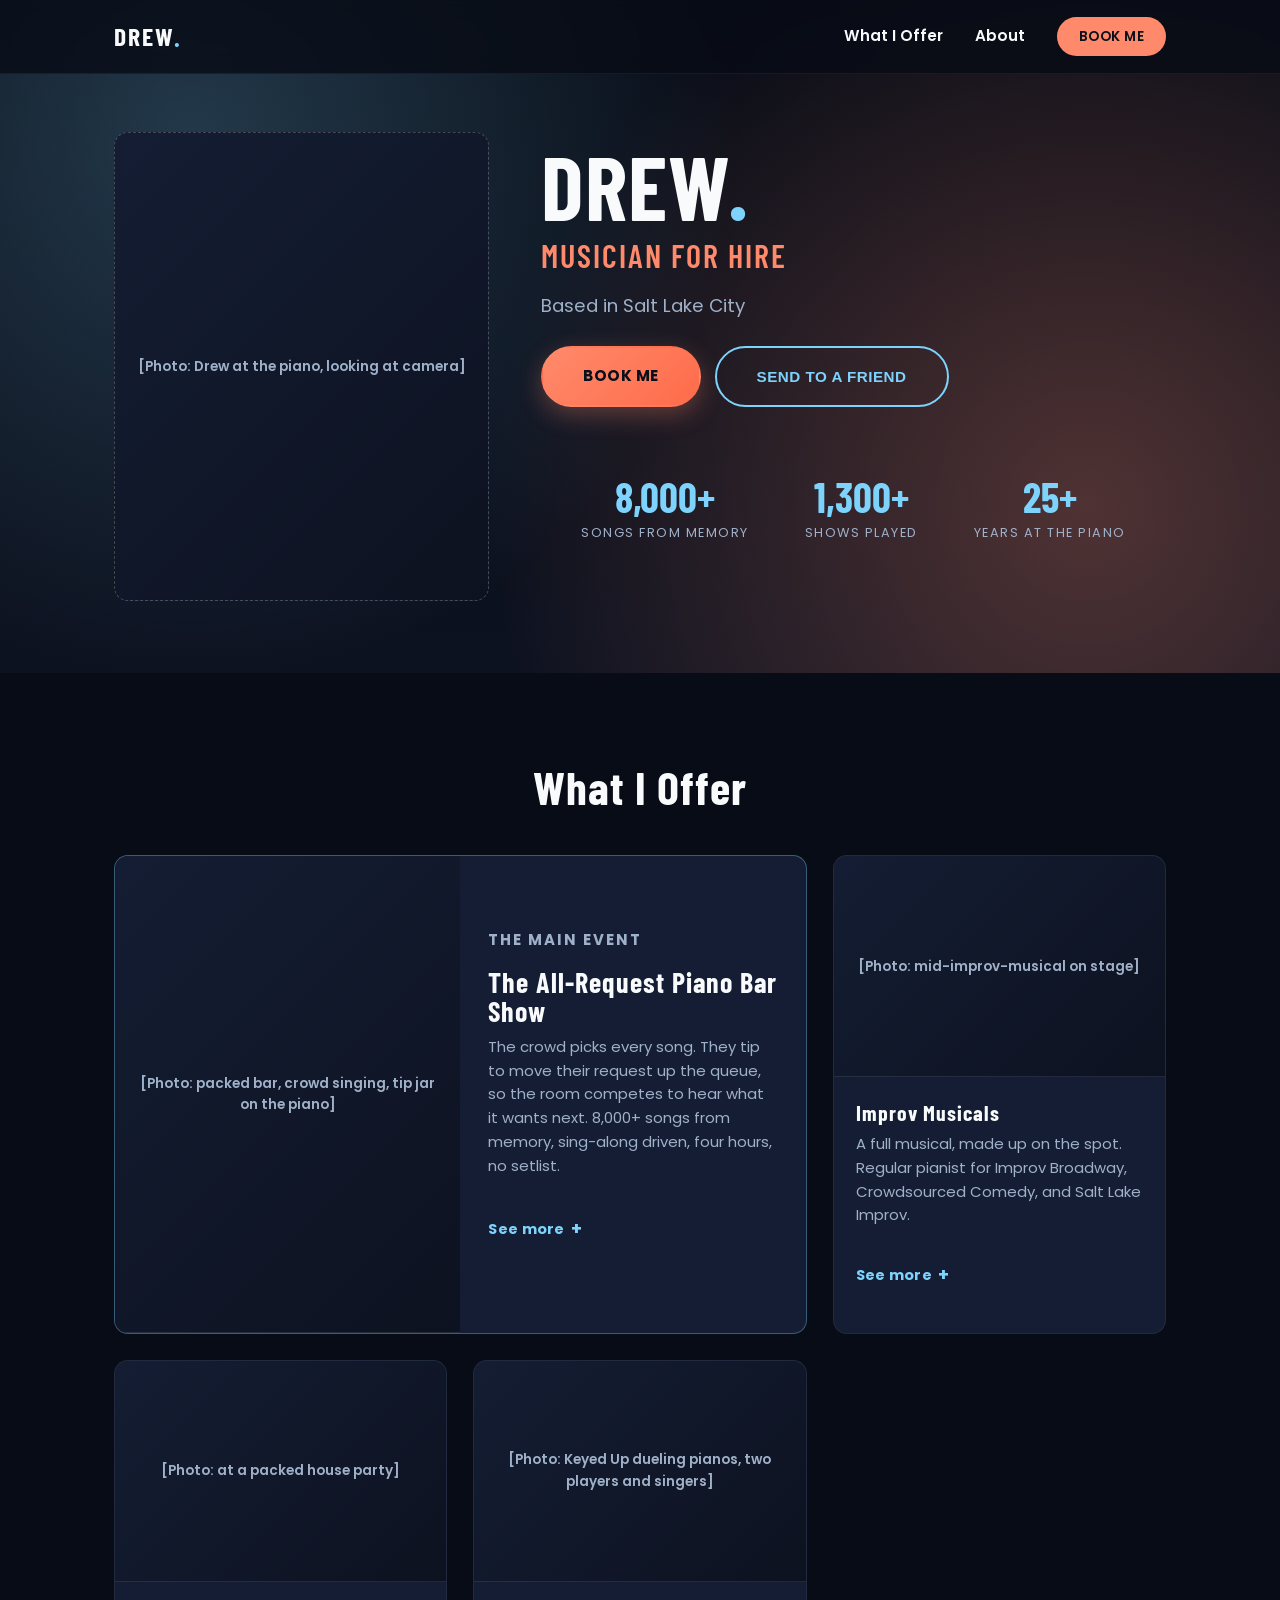
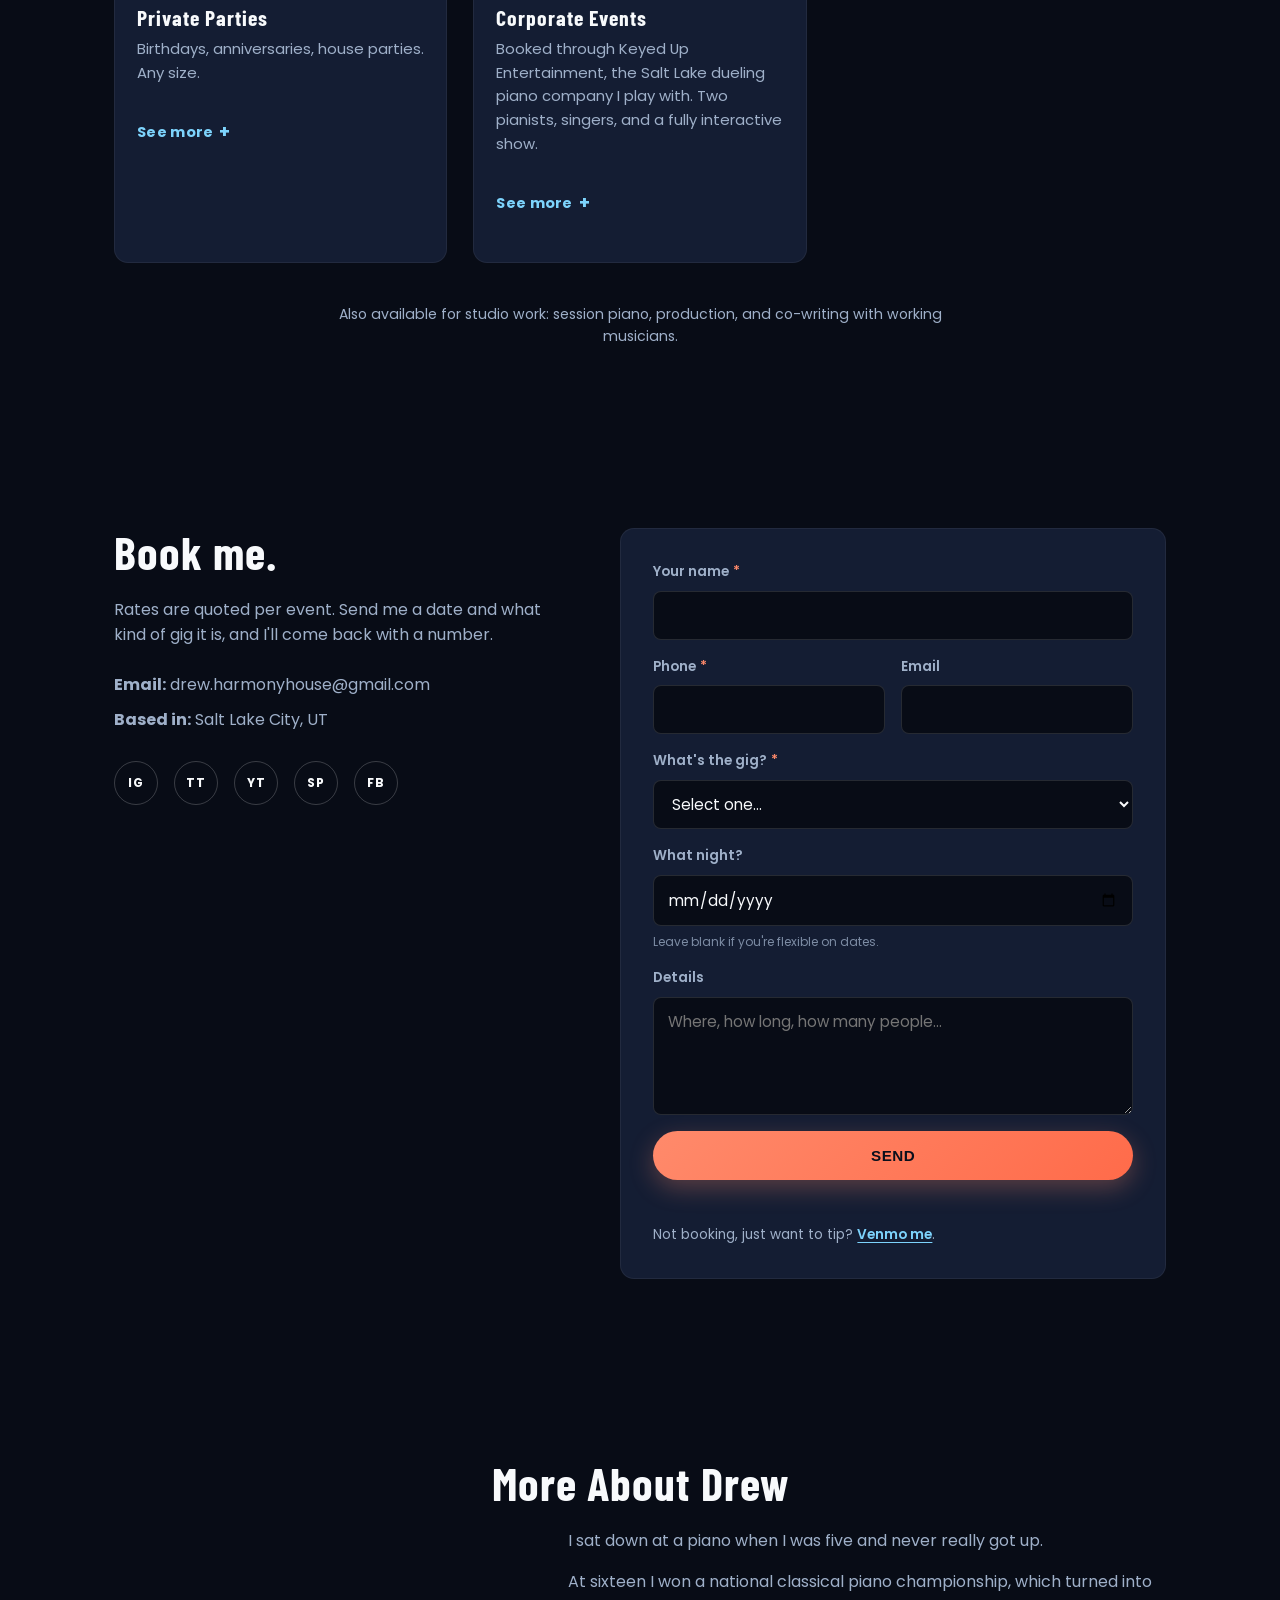
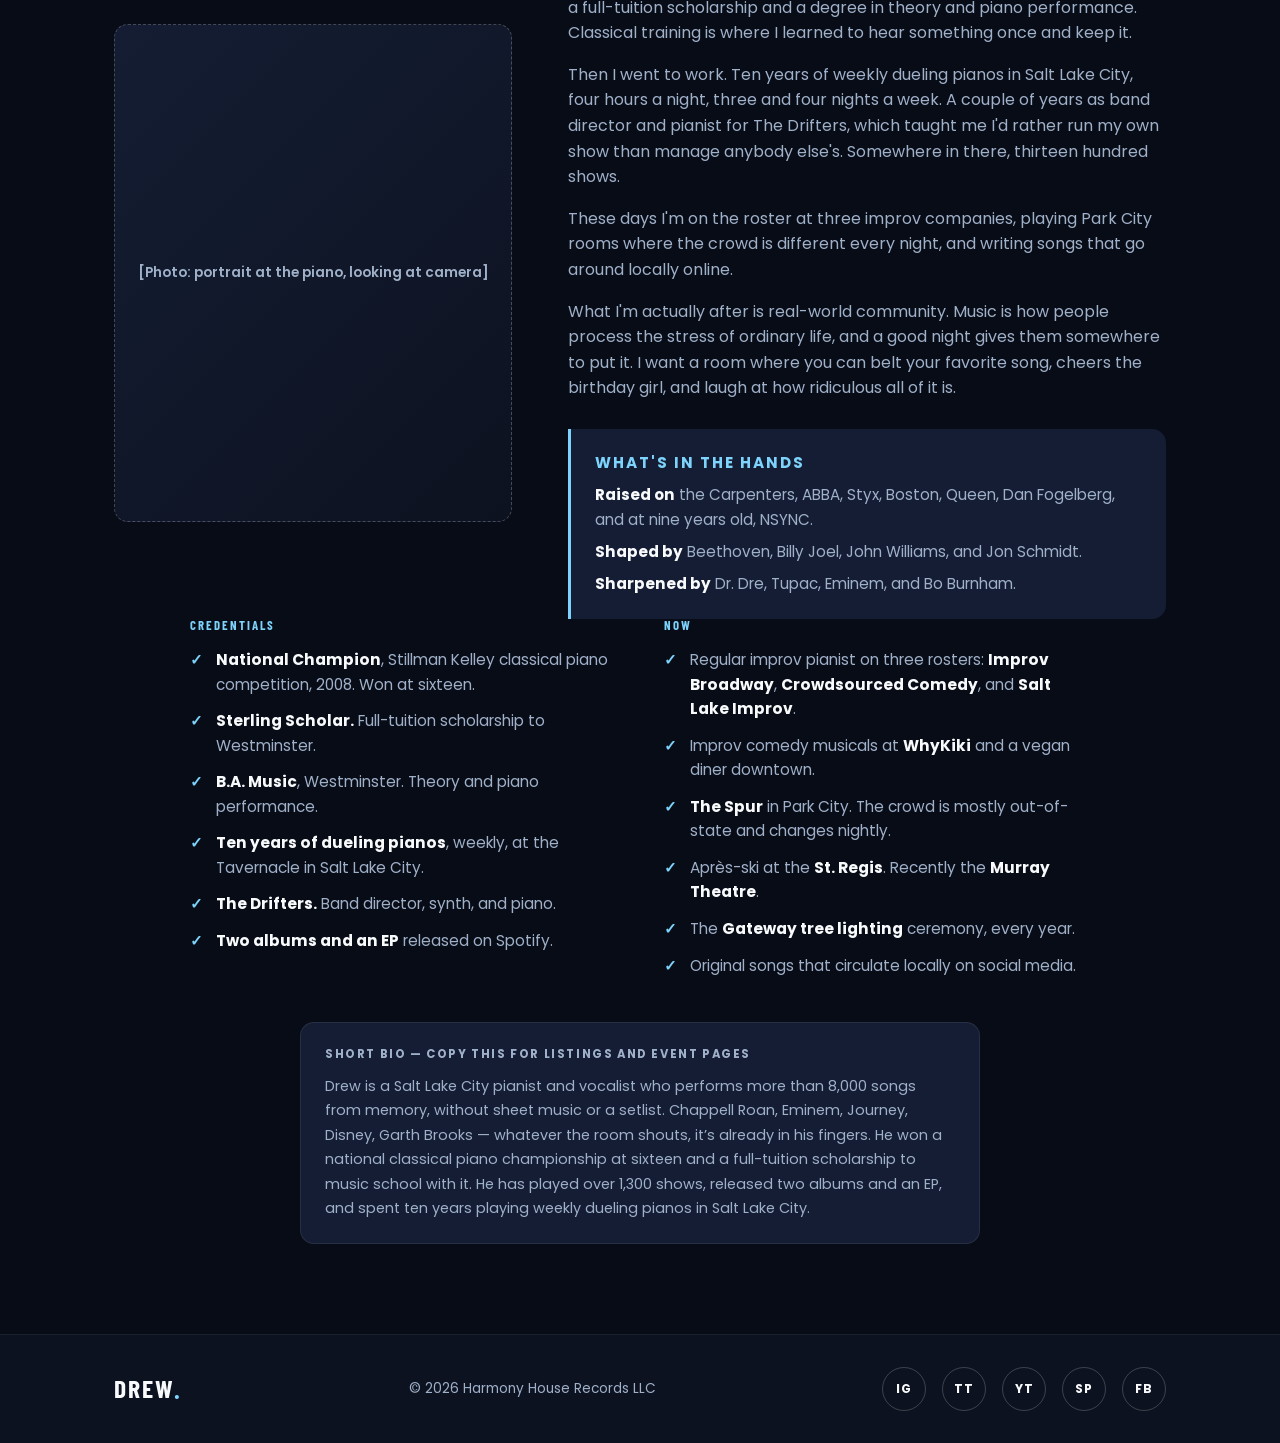
==== index.html @ e65cf81b "Drop background music from the offerings line Co-Authored-By: Claude Opus 5 <noreply@anthropic.com>" ====
<!DOCTYPE html>
<html lang="en">
<head>
<meta charset="UTF-8">
<meta name="viewport" content="width=device-width, initial-scale=1.0">
<title>Drew | The Human Jukebox</title>
<meta name="description" content="Drew is a full-time pianist and vocalist in Salt Lake City. 8,000+ songs from memory, no sheet music, no setlist. All-request bar shows, improv musicals, private events, and corporate events.">
<link rel="preconnect" href="https://fonts.googleapis.com">
<link rel="preconnect" href="https://fonts.gstatic.com" crossorigin>
<link href="https://fonts.googleapis.com/css2?family=Poppins:wght@400;600;700;800&family=Barlow+Condensed:wght@500;600;700&display=swap" rel="stylesheet">
<link rel="stylesheet" href="css/style.css?v=11">
</head>
<body>

<header class="site-header">
  <nav class="nav container">
    <a href="#home" class="logo">DREW<span>.</span></a>
    <button class="nav-toggle" id="navToggle" aria-label="Toggle menu" aria-expanded="false">
      <span></span><span></span><span></span>
    </button>
    <ul class="nav-links" id="navLinks">
      <li><a href="#shows">What I Offer</a></li>
      <li><a href="#about">About</a></li>
      <li><a href="#contact" class="btn-nav">Book Me</a></li>
    </ul>
  </nav>
</header>

<main>

  <!-- HERO -->
  <section id="home" class="hero">
    <div class="hero-bg"></div>
    <div class="container hero-inner">
      <div class="hero-photo">
        <div class="photo-placeholder tall">[Photo: Drew at the piano, looking at camera]</div>
      </div>
      <div class="hero-text">
        <h1>DREW<span class="accent">.</span></h1>
        <p class="hero-tagline">Musician for Hire</p>
        <p class="hero-line">Based in Salt Lake City</p>
        <div class="hero-actions">
          <a href="#contact" class="btn btn-primary">Book Me</a>
          <button type="button" class="btn btn-outline" id="shareBtn" data-label="Send To A Friend">Send To A Friend</button>
        </div>
        <p class="share-note" id="shareNote" role="status" aria-live="polite"></p>
        <ul class="stats hero-stats">
          <li><strong>8,000+</strong><span>Songs From Memory</span></li>
          <li><strong>1,300+</strong><span>Shows Played</span></li>
          <li><strong>25+</strong><span>Years At The Piano</span></li>
        </ul>
      </div>
    </div>
  </section>

  <!-- WHAT I OFFER -->
  <section id="shows" class="shows section">
    <div class="container">
      <h2 class="center">What I Offer</h2>
      <div class="product-grid">

        <article class="product product-featured">
          <div class="photo-placeholder">[Photo: packed bar, crowd singing, tip jar on the piano]</div>
          <div class="product-body">
            <p class="product-flag">The main event</p>
            <h3>The All-Request Piano Bar Show</h3>
            <p>The crowd picks every song. They tip to move their request up the queue, so the room competes to hear what it wants next. 8,000+ songs from memory, sing-along driven, four hours, no setlist.</p>
            <details class="product-more">
              <summary>See more</summary>
              <div class="product-more-body">
                <p>Four hours, solo, with a loop machine. It fits a small stage and sounds like a full band.</p>
                <p>Every era and most genres. Classic rock, country, Motown, pop, showtunes, hip hop, whatever gets yelled out. No sheet music and no screen in front of me.</p>
                <p>I bring my own gear and run my own sound. All I need is power and somewhere to sit.</p>
                <p>Book one night and let the room tell you whether you want me back.</p>
                <a href="#contact" class="product-cta" data-gig="All-request piano bar show">Book Me &rarr;</a>
              </div>
            </details>
          </div>
        </article>

        <article class="product">
          <div class="photo-placeholder">[Photo: mid-improv-musical on stage]</div>
          <div class="product-body">
            <h3>Improv Musicals</h3>
            <p>A full musical, made up on the spot. Regular pianist for Improv Broadway, Crowdsourced Comedy, and Salt Lake Improv.</p>
            <details class="product-more">
              <summary>See more</summary>
              <div class="product-more-body">
                <p>A complete musical built from an audience suggestion, performed once and never again.</p>
                <p>I'm on the roster at Improv Broadway, Crowdsourced Comedy, and Salt Lake Improv, and play improv comedy musicals at WhyKiki.</p>
                <p>Books as a specialty act. Priced higher than a standard set.</p>
                <a href="#contact" class="product-cta" data-gig="Improv musical">Book Me &rarr;</a>
              </div>
            </details>
          </div>
        </article>

        <article class="product">
          <div class="photo-placeholder">[Photo: at a packed house party]</div>
          <div class="product-body">
            <h3>Private Parties</h3>
            <p>Birthdays, anniversaries, house parties. Any size.</p>
            <details class="product-more">
              <summary>See more</summary>
              <div class="product-more-body">
                <p>Birthdays, anniversaries, backyards, holiday parties, house parties. Ten people or two hundred.</p>
                <p>Request-driven, so the music matches whoever actually showed up.</p>
                <p>I scale the volume and the setup to the room.</p>
                <a href="#contact" class="product-cta" data-gig="Private party">Book Me &rarr;</a>
              </div>
            </details>
          </div>
        </article>


        <article class="product">
          <div class="photo-placeholder">[Photo: Keyed Up dueling pianos, two players and singers]</div>
          <div class="product-body">
            <h3>Corporate Events</h3>
            <p>Booked through Keyed Up Entertainment, the Salt Lake dueling piano company I play with. Two pianists, singers, and a fully interactive show.</p>
            <details class="product-more">
              <summary>See more</summary>
              <div class="product-more-body">
                <p>Keyed Up is a mobile dueling piano act. Two players trading songs with singers, built around audience requests rather than a set program.</p>
                <p>They handle corporate conferences, retreats, holiday parties, and team building events.</p>
                <p>They cover Salt Lake City, Park City, Provo, and the rest of Utah, for groups from about 20 to 200.</p>
                <p>Booking runs through them rather than through me: <a href="https://www.keyedupentertainment.com/" target="_blank" rel="noopener noreferrer">keyedupentertainment.com</a></p>
                <a href="#contact" class="product-cta" data-gig="Corporate event">Ask Me About It &rarr;</a>
              </div>
            </details>
          </div>
        </article>

      </div>

      <p class="center fine-print">Also available for studio work: session piano, production, and co-writing with working musicians.</p>
    </div>
  </section>

  <!-- CONTACT -->
  <section id="contact" class="contact section">
    <div class="container contact-grid">
      <div class="contact-info">
        <h2>Book me.</h2>
        <p class="rates-line">Rates are quoted per event. Send me a date and what kind of gig it is, and I'll come back with a number.</p>
        <ul class="contact-details">
          <li><strong>Email:</strong> <a href="mailto:drew.harmonyhouse@gmail.com">drew.harmonyhouse@gmail.com</a></li>
          <li><strong>Based in:</strong> Salt Lake City, UT</li>
        </ul>
        <div class="hero-social contact-social">
          <a href="#" aria-label="Instagram">IG</a>
          <a href="#" aria-label="TikTok">TT</a>
          <a href="#" aria-label="YouTube">YT</a>
          <a href="#" aria-label="Spotify">SP</a>
          <a href="#" aria-label="Facebook">FB</a>
        </div>
      </div>

      <form class="contact-form" id="contactForm" action="https://formspree.io/f/xgogdezr" method="POST">
        <label>
          <span class="label-text">Your name <span class="req" aria-hidden="true">*</span></span>
          <input type="text" name="name" autocomplete="name" required>
        </label>

        <div class="form-row">
          <label>
            <span class="label-text">Phone <span class="req" aria-hidden="true">*</span></span>
            <input type="tel" name="phone" autocomplete="tel" required>
          </label>
          <label>
            <span class="label-text">Email</span>
            <input type="email" name="email" autocomplete="email">
          </label>
        </div>

        <label>
          <span class="label-text">What's the gig? <span class="req" aria-hidden="true">*</span></span>
          <select name="event_type" id="eventType" required>
            <option value="">Select one&hellip;</option>
            <option value="All-request piano bar show">All-request piano bar show</option>
            <option value="Improv musical">Improv musical</option>
            <option value="Private party">Private party</option>
            <option value="Corporate event">Corporate event</option>
            <option value="Studio work">Studio work</option>
            <option value="Something else">Something else</option>
          </select>
        </label>

        <label>
          <span class="label-text">What night?</span>
          <input type="date" name="event_date">
          <span class="field-hint">Leave blank if you're flexible on dates.</span>
        </label>

        <label>
          <span class="label-text">Details</span>
          <textarea name="message" rows="4" placeholder="Where, how long, how many people&hellip;"></textarea>
        </label>

        <button type="submit" class="btn btn-primary btn-full">Send</button>
        <p class="form-note" id="formNote"></p>
        <p class="donate-line">Not booking, just want to tip? <a href="https://venmo.com/u/YOUR_VENMO_HANDLE" target="_blank" rel="noopener noreferrer">Venmo me</a>.</p>
      </form>
    </div>
  </section>


  <!-- ABOUT -->
  <section id="about" class="about section">
    <div class="container">
      <h2 class="center">More About Drew</h2>

      <div class="about-grid">
        <div class="about-photo">
          <div class="photo-placeholder tall">[Photo: portrait at the piano, looking at camera]</div>
        </div>
        <div class="about-copy">
          <p>I sat down at a piano when I was five and never really got up.</p>
          <p>At sixteen I won a national classical piano championship, which turned into a full-tuition scholarship and a degree in theory and piano performance. Classical training is where I learned to hear something once and keep it.</p>
          <p>Then I went to work. Ten years of weekly dueling pianos in Salt Lake City, four hours a night, three and four nights a week. A couple of years as band director and pianist for The Drifters, which taught me I'd rather run my own show than manage anybody else's. Somewhere in there, thirteen hundred shows.</p>
          <p>These days I'm on the roster at three improv companies, playing Park City rooms where the crowd is different every night, and writing songs that go around locally online.</p>
          <p>What I'm actually after is real-world community. Music is how people process the stress of ordinary life, and a good night gives them somewhere to put it. I want a room where you can belt your favorite song, cheers the birthday girl, and laugh at how ridiculous all of it is.</p>

          <div class="influences">
            <p class="influences-label">What's in the hands</p>
            <p><strong>Raised on</strong> the Carpenters, ABBA, Styx, Boston, Queen, Dan Fogelberg, and at nine years old, NSYNC.</p>
            <p><strong>Shaped by</strong> Beethoven, Billy Joel, John Williams, and Jon Schmidt.</p>
            <p><strong>Sharpened by</strong> Dr. Dre, Tupac, Eminem, and Bo Burnham.</p>
          </div>
        </div>
      </div>

      <div class="record-cols">
        <div class="record-col">
          <h3 class="record-heading">Credentials</h3>
          <ul class="credits">
            <li><strong>National Champion</strong>, Stillman Kelley classical piano competition, 2008. Won at sixteen.</li>
            <li><strong>Sterling Scholar.</strong> Full-tuition scholarship to Westminster.</li>
            <li><strong>B.A. Music</strong>, Westminster. Theory and piano performance.</li>
            <li><strong>Ten years of dueling pianos</strong>, weekly, at the Tavernacle in Salt Lake City.</li>
            <li><strong>The Drifters.</strong> Band director, synth, and piano.</li>
            <li><strong>Two albums and an EP</strong> released on Spotify.</li>
          </ul>
        </div>
        <div class="record-col">
          <h3 class="record-heading">Now</h3>
          <ul class="credits">
            <li>Regular improv pianist on three rosters: <strong>Improv Broadway</strong>, <strong>Crowdsourced Comedy</strong>, and <strong>Salt Lake Improv</strong>.</li>
            <li>Improv comedy musicals at <strong>WhyKiki</strong> and a vegan diner downtown.</li>
            <li><strong>The Spur</strong> in Park City. The crowd is mostly out-of-state and changes nightly.</li>
            <li>Apr&egrave;s-ski at the <strong>St. Regis</strong>. Recently the <strong>Murray Theatre</strong>.</li>
            <li>The <strong>Gateway tree lighting</strong> ceremony, every year.</li>
            <li>Original songs that circulate locally on social media.</li>
          </ul>
        </div>
      </div>

      <div class="press-bio">
        <p class="press-bio-label">Short bio &mdash; copy this for listings and event pages</p>
        <p>Drew is a Salt Lake City pianist and vocalist who performs more than 8,000 songs from memory, without sheet music or a setlist. Chappell Roan, Eminem, Journey, Disney, Garth Brooks &mdash; whatever the room shouts, it&rsquo;s already in his fingers. He won a national classical piano championship at sixteen and a full-tuition scholarship to music school with it. He has played over 1,300 shows, released two albums and an EP, and spent ten years playing weekly dueling pianos in Salt Lake City.</p>
      </div>
    </div>
  </section>

</main>

<footer class="site-footer">
  <div class="container footer-inner">
    <a href="#home" class="logo">DREW<span>.</span></a>
    <p>&copy; <span id="year"></span> Harmony House Records LLC</p>
    <div class="hero-social">
      <a href="#" aria-label="Instagram">IG</a>
      <a href="#" aria-label="TikTok">TT</a>
      <a href="#" aria-label="YouTube">YT</a>
      <a href="#" aria-label="Spotify">SP</a>
      <a href="#" aria-label="Facebook">FB</a>
    </div>
  </div>
</footer>

<script src="js/script.js?v=8"></script>
</body>
</html>
---- css/style.css ----
:root {
  /* Sky & Coral — black page, navy cards, sky highlights, coral actions.
     Previous "nightclub" palette, kept for easy revert:
     bg #0d0b14 / bg-alt #16121f / surface #1c1728
     primary #ff2e63 / primary-dark #d81f4d / accent #ffd400 / electric #6c4bff
     text #f5f3fa / text-dim #b7b1c6 / on-primary #fff */
  --color-bg: #080c16;
  --color-bg-alt: #0d1220;
  --color-surface: #141d33;
  --color-primary: #ff8a6b;
  --color-primary-dark: #f56f4a;
  --color-accent: #7dd3fc;
  --color-electric: #ff6b4a;
  --color-on-primary: #0a0f1c;
  --color-text: #f8fafc;
  --color-text-dim: #9fb0c9;
  --font-display: 'Barlow Condensed', sans-serif;
  --font-body: 'Poppins', sans-serif;
  --radius: 14px;
  --container-width: 1100px;
}

* { box-sizing: border-box; margin: 0; padding: 0; }

html { scroll-behavior: smooth; }

body {
  font-family: var(--font-body);
  background: var(--color-bg);
  color: var(--color-text);
  line-height: 1.6;
  overflow-x: hidden;
}

img { max-width: 100%; display: block; }
a { color: inherit; text-decoration: none; }

.container {
  width: 100%;
  max-width: var(--container-width);
  margin: 0 auto;
  padding: 0 24px;
}

.section { padding: 90px 0; }
.center { text-align: center; }

h1, h2, h3 {
  font-family: var(--font-display);
  font-weight: 700;
  letter-spacing: 1px;
  line-height: 1.05;
}

h2 { font-size: clamp(2rem, 4vw, 2.9rem); margin-bottom: 20px; }
h3 { font-size: 1.35rem; margin-bottom: 8px; }

.accent { color: var(--color-accent); }

.section-sub {
  color: var(--color-text-dim);
  max-width: 640px;
  margin: -8px auto 4px;
}

/* Buttons */
.btn {
  display: inline-block;
  padding: 16px 40px;
  border-radius: 999px;
  font-weight: 700;
  font-size: 0.95rem;
  letter-spacing: 0.5px;
  text-transform: uppercase;
  transition: transform 0.2s ease, box-shadow 0.2s ease, background 0.2s ease;
  border: 2px solid transparent;
  cursor: pointer;
}
.btn-primary {
  background: linear-gradient(135deg, var(--color-primary), var(--color-electric));
  color: var(--color-on-primary);
  box-shadow: 0 8px 24px rgba(255, 138, 107, 0.3);
}
.btn-full { width: 100%; text-align: center; border: none; }

/* Secondary / share */
.btn-outline {
  background: transparent;
  border-color: var(--color-accent);
  color: var(--color-accent);
}

/* Header / Nav */
.site-header {
  position: fixed;
  top: 0; left: 0; right: 0;
  z-index: 100;
  background: rgba(8, 12, 22, 0.8);
  backdrop-filter: blur(10px);
  border-bottom: 1px solid rgba(255,255,255,0.06);
}
.nav {
  display: flex;
  align-items: center;
  justify-content: space-between;
  padding-top: 16px;
  padding-bottom: 16px;
}
.logo {
  font-family: var(--font-display);
  font-size: 1.6rem;
  font-weight: 700;
  letter-spacing: 2px;
}
.logo span { color: var(--color-accent); }

.nav-links {
  list-style: none;
  display: flex;
  align-items: center;
  gap: 32px;
  font-weight: 600;
  font-size: 0.95rem;
}

.btn-nav {
  background: var(--color-primary);
  color: var(--color-on-primary) !important;
  padding: 10px 22px;
  border-radius: 999px;
  text-transform: uppercase;
  font-size: 0.85rem;
  letter-spacing: 0.5px;
}

.nav-toggle {
  display: none;
  flex-direction: column;
  gap: 5px;
  background: none;
  border: none;
  cursor: pointer;
  padding: 6px;
}
.nav-toggle span {
  width: 26px; height: 3px;
  background: var(--color-text);
  border-radius: 2px;
}

/* Hero — compact, photo alongside the intro */
.hero {
  position: relative;
  padding: 132px 0 72px;
  overflow: hidden;
}
.hero-inner {
  display: grid;
  grid-template-columns: 0.75fr 1.25fr;
  gap: 52px;
  align-items: center;
}
.hero-inner > * { min-width: 0; }
.hero-photo .photo-placeholder { aspect-ratio: 4/5; }

.hero-line {
  font-size: 1.15rem;
  color: var(--color-text-dim);
  margin-top: 10px;
}
.hero-bg {
  position: absolute;
  inset: 0;
  background:
    radial-gradient(circle at 15% 20%, rgba(125,211,252,0.22), transparent 45%),
    radial-gradient(circle at 85% 75%, rgba(255,138,107,0.28), transparent 50%),
    linear-gradient(180deg, var(--color-bg) 0%, var(--color-bg-alt) 100%);
  z-index: -1;
}

.hero h1 {
  font-size: clamp(3.2rem, 8vw, 5.6rem);
  line-height: 0.9;
}
.hero-tagline {
  font-family: var(--font-display);
  font-size: clamp(1.4rem, 3vw, 2rem);
  font-weight: 600;
  letter-spacing: 2px;
  text-transform: uppercase;
  color: var(--color-primary);
  margin-top: 4px;
}
.hero-sub {
  max-width: 540px;
  margin: 20px auto 34px;
  font-size: 1.15rem;
  color: var(--color-text-dim);
}

.hero-bio {
  max-width: 620px;
  margin: 22px auto 34px;
  font-size: 1.1rem;
  line-height: 1.7;
  color: var(--color-text-dim);
}

.hero-actions {
  display: flex;
  gap: 14px;
  flex-wrap: wrap;
  margin-top: 26px;
  margin-bottom: 14px;
}

.share-note {
  font-size: 0.85rem;
  font-weight: 600;
  color: var(--color-accent);
  min-height: 1.4em;
  margin-bottom: 22px;
}

.hero-stats {
  margin: 26px 0 0;
  gap: 40px;
  justify-content: flex-start;
}
.hero-stats strong { font-size: 2.1rem; }

.hero-social {
  display: flex;
  gap: 16px;
  justify-content: center;
}
.hero-social a {
  width: 44px; height: 44px;
  border-radius: 50%;
  border: 1px solid rgba(255,255,255,0.2);
  display: flex;
  align-items: center;
  justify-content: center;
  font-size: 0.75rem;
  font-weight: 700;
  letter-spacing: 1px;
  transition: background 0.2s ease, transform 0.2s ease, border-color 0.2s ease;
}

/* Shared photo placeholder */
.photo-placeholder {
  aspect-ratio: 3/2;
  border-radius: var(--radius);
  background: linear-gradient(135deg, var(--color-surface), var(--color-bg-alt));
  border: 1px dashed rgba(255,255,255,0.22);
  display: flex;
  align-items: center;
  justify-content: center;
  text-align: center;
  padding: 16px;
  color: var(--color-text-dim);
  font-size: 0.85rem;
  font-weight: 600;
}
.photo-placeholder.tall { aspect-ratio: 4/5; }

/* For Venues */
.eyebrow {
  text-transform: uppercase;
  letter-spacing: 3px;
  font-size: 0.78rem;
  font-weight: 700;
  color: var(--color-primary);
  margin-bottom: 10px;
}
/* About / bio */
.about-grid {
  display: grid;
  grid-template-columns: 0.8fr 1.2fr;
  gap: 56px;
  align-items: center;
}
.about-grid > * { min-width: 0; }
.about-copy p { color: var(--color-text-dim); margin-bottom: 16px; }
.about-copy strong { color: var(--color-text); }

/* Bar show */
.barshow { background: var(--color-bg-alt); }
.scene {
  max-width: 720px;
  margin: 0 auto 48px;
  text-align: center;
}
.scene p {
  font-size: 1.2rem;
  line-height: 1.65;
  color: var(--color-text-dim);
  margin-bottom: 14px;
}
.scene em { color: var(--color-accent); font-style: normal; font-weight: 600; }

.barshow-grid {
  display: grid;
  grid-template-columns: 0.85fr 1.15fr;
  gap: 56px;
  align-items: center;
}
.barshow-grid > * { min-width: 0; }
.barshow-copy p { color: var(--color-text-dim); margin-bottom: 16px; }

.residency-ask {
  background: var(--color-surface);
  border-left: 3px solid var(--color-primary);
  border-radius: 0 var(--radius) var(--radius) 0;
  padding: 20px 22px;
  margin: 24px 0;
}
.residency-ask-label {
  font-size: 0.72rem;
  text-transform: uppercase;
  letter-spacing: 2px;
  font-weight: 700;
  color: var(--color-primary) !important;
  margin-bottom: 10px !important;
}
.residency-ask p:last-child { margin-bottom: 0 !important; }
.residency-ask strong { color: var(--color-text); }

.pitch-list {
  list-style: none;
  margin: 0 0 20px;
}
.pitch-list li {
  position: relative;
  padding-left: 26px;
  margin-bottom: 12px;
  color: var(--color-text-dim);
  font-size: 0.96rem;
}
.pitch-list li::before {
  content: "";
  position: absolute;
  left: 0;
  top: 0.6em;
  width: 9px;
  height: 9px;
  border-radius: 50%;
  background: var(--color-primary);
}
.pitch-list strong { color: var(--color-text); }

/* Track record */
.record { background: var(--color-bg-alt); }
.stats {
  list-style: none;
  display: flex;
  justify-content: center;
  flex-wrap: wrap;
  gap: 56px;
  margin: 36px 0 44px;
}
.stats li { display: flex; flex-direction: column; text-align: center; }
.stats strong {
  font-family: var(--font-display);
  font-size: 2.6rem;
  color: var(--color-accent);
  line-height: 1;
}
.stats span {
  color: var(--color-text-dim);
  font-size: 0.8rem;
  text-transform: uppercase;
  letter-spacing: 1.5px;
  margin-top: 6px;
}

.record-cols {
  display: grid;
  grid-template-columns: repeat(2, 1fr);
  gap: 48px;
  max-width: 900px;
  margin: 0 auto;
}
.record-cols > * { min-width: 0; }
.record-heading {
  font-size: 0.8rem;
  text-transform: uppercase;
  letter-spacing: 2px;
  color: var(--color-accent);
  margin-bottom: 16px;
}

.credits {
  list-style: none;
}
.credits strong { color: var(--color-text); }
.credits li {
  position: relative;
  padding-left: 26px;
  margin-bottom: 12px;
  color: var(--color-text-dim);
  font-size: 0.96rem;
}
.credits li::before {
  content: "\2713";
  position: absolute;
  left: 0;
  color: var(--color-accent);
  font-weight: 700;
}

/* Origin story */
.origin-inner {
  max-width: 720px;
}
.origin-inner p {
  color: var(--color-text-dim);
  margin-bottom: 16px;
  font-size: 1.02rem;
}
.influences {
  margin: 28px 0 0;
  padding: 22px 24px;
  background: var(--color-surface);
  border-left: 3px solid var(--color-accent);
  border-radius: 0 var(--radius) var(--radius) 0;
}
.influences-label {
  font-size: 0.72rem;
  text-transform: uppercase;
  letter-spacing: 2px;
  font-weight: 700;
  color: var(--color-accent) !important;
  margin-bottom: 12px !important;
}
.influences p { margin-bottom: 8px !important; font-size: 0.95rem; }
.influences p:last-child { margin-bottom: 0 !important; }
.influences strong { color: var(--color-text); }

.origin-kicker {
  font-family: var(--font-display);
  font-size: 1.5rem;
  font-weight: 600;
  letter-spacing: 1px;
  color: var(--color-text) !important;
  text-align: center;
  margin-top: 28px;
  padding-top: 24px;
  border-top: 1px solid rgba(255,255,255,0.1);
}

/* Shows / products */

.product-grid {
  display: grid;
  grid-template-columns: repeat(3, 1fr);
  gap: 26px;
  margin-top: 44px;
}
.product {
  background: var(--color-surface);
  border: 1px solid rgba(255,255,255,0.06);
  border-radius: var(--radius);
  overflow: hidden;
  min-width: 0;
  transition: transform 0.25s ease, border-color 0.25s ease;
}

/* Double-wide headline offering */
.product-featured {
  grid-column: span 2;
  display: grid;
  grid-template-columns: 1fr 1fr;
  align-items: stretch;
  border-color: rgba(125, 211, 252, 0.35);
}
.product-featured .photo-placeholder {
  aspect-ratio: auto;
  height: 100%;
  min-height: 240px;
  border-bottom: none;
  border-right: 1px solid rgba(255,255,255,0.08);
}
.product-featured .product-body {
  display: flex;
  flex-direction: column;
  justify-content: center;
  padding: 30px 28px;
}
.product-featured h3 { font-size: 1.75rem; }
.product-flag {
  font-size: 0.7rem;
  text-transform: uppercase;
  letter-spacing: 2px;
  font-weight: 700;
  color: var(--color-accent);
  margin-bottom: 8px;
}
.product .photo-placeholder {
  border: none;
  border-radius: 0;
  border-bottom: 1px solid rgba(255,255,255,0.08);
}
.product-body { padding: 24px 22px 26px; }
.product-body p {
  color: var(--color-text-dim);
  font-size: 0.93rem;
  margin-bottom: 16px;
}
/* Expandable detail on each service card */
.product-more { margin-top: 4px; }

.product-more summary {
  list-style: none;
  cursor: pointer;
  display: inline-flex;
  align-items: center;
  gap: 6px;
  color: var(--color-accent);
  font-weight: 700;
  font-size: 0.9rem;
  letter-spacing: 0.3px;
  padding: 10px 0;
  min-height: 44px;
  box-sizing: content-box;
}
.product-more summary::-webkit-details-marker { display: none; }
.product-more summary::after {
  content: "+";
  font-size: 1.05rem;
  line-height: 1;
  transition: transform 0.2s ease;
}
.product-more[open] summary::after { content: "\2212"; }
.product-more summary:focus-visible {
  outline: 2px solid var(--color-accent);
  outline-offset: 3px;
  border-radius: 3px;
}

.product-more-body {
  padding-top: 12px;
  animation: revealMore 0.18s ease-out;
}
.product-more-body p {
  font-size: 0.9rem;
  margin-bottom: 10px;
}
@keyframes revealMore {
  from { opacity: 0; transform: translateY(-4px); }
  to   { opacity: 1; transform: none; }
}

@media (prefers-reduced-motion: reduce) {
  .product-more-body { animation: none; }
}

.product-cta {
  display: inline-block;
  color: var(--color-primary);
  font-weight: 700;
  font-size: 0.9rem;
  letter-spacing: 0.3px;
  padding: 12px 0;
}

.fine-print {
  margin-top: 40px;
  color: var(--color-text-dim);
  font-size: 0.88rem;
  max-width: 680px;
  margin-left: auto;
  margin-right: auto;
}
.fine-print strong { color: var(--color-text); }

/* Copy-paste bio for venue listings */
.press-bio {
  max-width: 680px;
  margin: 32px auto 0;
  padding: 22px 24px;
  background: var(--color-surface);
  border: 1px solid rgba(255,255,255,0.08);
  border-radius: var(--radius);
}
.press-bio-label {
  font-size: 0.72rem;
  text-transform: uppercase;
  letter-spacing: 1.6px;
  font-weight: 700;
  color: var(--color-text-dim);
  margin-bottom: 10px;
}
.press-bio p:last-child {
  color: var(--color-text-dim);
  font-size: 0.9rem;
  line-height: 1.7;
}

/* Contact */
.contact-grid {
  display: grid;
  grid-template-columns: 0.9fr 1.1fr;
  gap: 60px;
}
.contact-grid > * { min-width: 0; }
.rates-line { color: var(--color-text-dim); margin-bottom: 24px; }
.contact-details { list-style: none; margin-bottom: 28px; }
.contact-details li { margin-bottom: 10px; color: var(--color-text-dim); }
.contact-social { justify-content: flex-start; }

.contact-form {
  background: var(--color-surface);
  border-radius: var(--radius);
  padding: 32px;
  display: flex;
  flex-direction: column;
  gap: 16px;
  border: 1px solid rgba(255,255,255,0.06);
}
.contact-form label {
  display: flex;
  flex-direction: column;
  gap: 8px;
  min-width: 0;
  font-size: 0.85rem;
  font-weight: 600;
  color: var(--color-text-dim);
}
.contact-form input,
.contact-form select,
.contact-form textarea {
  background: var(--color-bg);
  border: 1px solid rgba(255,255,255,0.12);
  border-radius: 8px;
  padding: 12px 14px;
  color: var(--color-text);
  font-family: var(--font-body);
  font-size: 0.95rem;
  width: 100%;
  min-width: 0;
  max-width: 100%;
}
.contact-form textarea { resize: vertical; }
.contact-form input:focus,
.contact-form select:focus,
.contact-form textarea:focus {
  outline: none;
  border-color: var(--color-primary);
}
.form-row {
  display: grid;
  grid-template-columns: 1fr 1fr;
  gap: 16px;
}
.form-row > * { min-width: 0; }

.contact-form .req {
  color: var(--color-primary);
  margin-left: 1px;
}
.field-hint {
  font-size: 0.75rem;
  font-weight: 400;
  color: var(--color-text-dim);
  opacity: 0.75;
  margin-top: -2px;
}

.form-note { font-size: 0.85rem; color: var(--color-accent); min-height: 1.2em; }

/* Brief highlight when a service card prefills the gig */
.contact-form select.prefilled {
  border-color: var(--color-accent);
  box-shadow: 0 0 0 3px rgba(125, 211, 252, 0.22);
}

.donate-line {
  font-size: 0.85rem;
  color: var(--color-text-dim);
  margin-top: -4px;
}
.donate-line a {
  color: var(--color-accent);
  font-weight: 600;
  text-decoration: underline;
  text-underline-offset: 3px;
}

/* Footer */
.site-footer {
  background: var(--color-bg-alt);
  border-top: 1px solid rgba(255,255,255,0.06);
  padding: 32px 0;
}
.footer-inner {
  display: flex;
  align-items: center;
  justify-content: space-between;
  flex-wrap: wrap;
  gap: 20px;
}
.footer-inner p { color: var(--color-text-dim); font-size: 0.85rem; }

/* Responsive */

/* Nav collapses early: 5 links + a long CTA need the room */
@media (max-width: 960px) {
  .nav-toggle { display: flex; }
  .nav-links {
    position: fixed;
    top: 66px; left: 0; right: 0;
    background: var(--color-bg-alt);
    flex-direction: column;
    align-items: flex-start;
    padding: 24px;
    gap: 20px;
    transform: translateY(-150%);
    opacity: 0;
    transition: transform 0.3s ease, opacity 0.3s ease;
    border-bottom: 1px solid rgba(255,255,255,0.08);
  }
  .nav-links.open { transform: translateY(0); opacity: 1; }
}

@media (max-width: 900px) {
  .hero-inner { grid-template-columns: 1fr; gap: 34px; }
  .hero-photo { max-width: 320px; }
  .about-grid, .barshow-grid, .contact-grid { grid-template-columns: 1fr; gap: 40px; }
  .product-grid { grid-template-columns: repeat(2, 1fr); }
  .stats { gap: 36px; }
  .hero-stats { gap: 30px; }
  .scene p { font-size: 1.08rem; }
}

@media (max-width: 700px) {
  .hero { padding: 100px 0 48px; }
  /* nudge body copy up on phones — smaller screen, worse lighting */
  body { font-size: 16.5px; }
  .product-body p, .credits li, .pitch-list li { font-size: 0.95rem; }
  .hero-line { font-size: 1.05rem; }
  .hero-photo { max-width: none; }
  /* a portrait crop eats the whole phone screen — go landscape here */
  .hero-photo .photo-placeholder.tall { aspect-ratio: 3/2; }
  .hero-stats span { font-size: 0.7rem; letter-spacing: 1px; }
  .record-cols { grid-template-columns: 1fr; gap: 32px; }
  .product-grid { grid-template-columns: 1fr; }
  .product-featured { grid-column: span 1; grid-template-columns: 1fr; }
  .product-featured .photo-placeholder { aspect-ratio: 3/2; min-height: 0; border-right: none; border-bottom: 1px solid rgba(255,255,255,0.08); }
  .product-featured h3 { font-size: 1.45rem; }
  .stats { gap: 28px; }
  .hero-stats { gap: 22px; }
  .hero-stats strong { font-size: 1.7rem; }
  .stats strong { font-size: 2.1rem; }
  .section { padding: 64px 0; }
  .contact-form { padding: 24px; }
  .form-row { grid-template-columns: 1fr; gap: 16px; }
  .footer-inner { justify-content: center; text-align: center; }
  .origin-kicker { font-size: 1.25rem; }
}

/* ---------------------------------------------------------------
   Pointer-aware interaction

   Hover states only exist for real pointers. On touch they either
   never fire, or worse, stick after a tap until you tap elsewhere.
   Touch devices get :active feedback and larger tap targets instead.
   --------------------------------------------------------------- */

@media (hover: hover) and (pointer: fine) {
  .btn-primary:hover { transform: translateY(-3px); box-shadow: 0 12px 30px rgba(255, 138, 107, 0.45); }
  .btn-outline:hover {
    background: var(--color-accent);
    color: var(--color-on-primary);
    transform: translateY(-3px);
  }
  .btn-nav:hover { background: var(--color-primary-dark); }
  .nav-links a:hover { color: var(--color-primary); }
  .hero-social a:hover {
    background: var(--color-primary);
    border-color: var(--color-primary);
    color: var(--color-on-primary);
    transform: translateY(-3px);
  }
  .product:hover { transform: translateY(-6px); border-color: var(--color-primary); }
  .product-more summary:hover { color: var(--color-primary); }
  .product-cta:hover { color: var(--color-accent); }
  .contact-details a:hover { color: var(--color-primary); }
  .donate-line a:hover { color: var(--color-primary); }
}

/* Touch: press feedback, since there is no hover to preview intent */
@media (hover: none) {
  .btn:active { transform: scale(0.97); }
  .btn-nav:active { background: var(--color-primary-dark); }
  .product-more summary:active,
  .product-cta:active,
  .contact-details a:active,
  .donate-line a:active { opacity: 0.6; }
  .hero-social a:active { background: var(--color-primary); color: var(--color-on-primary); }
  /* cards need to read as tappable without a hover lift to hint at it */
  .product { border-color: rgba(125, 211, 252, 0.16); }
}
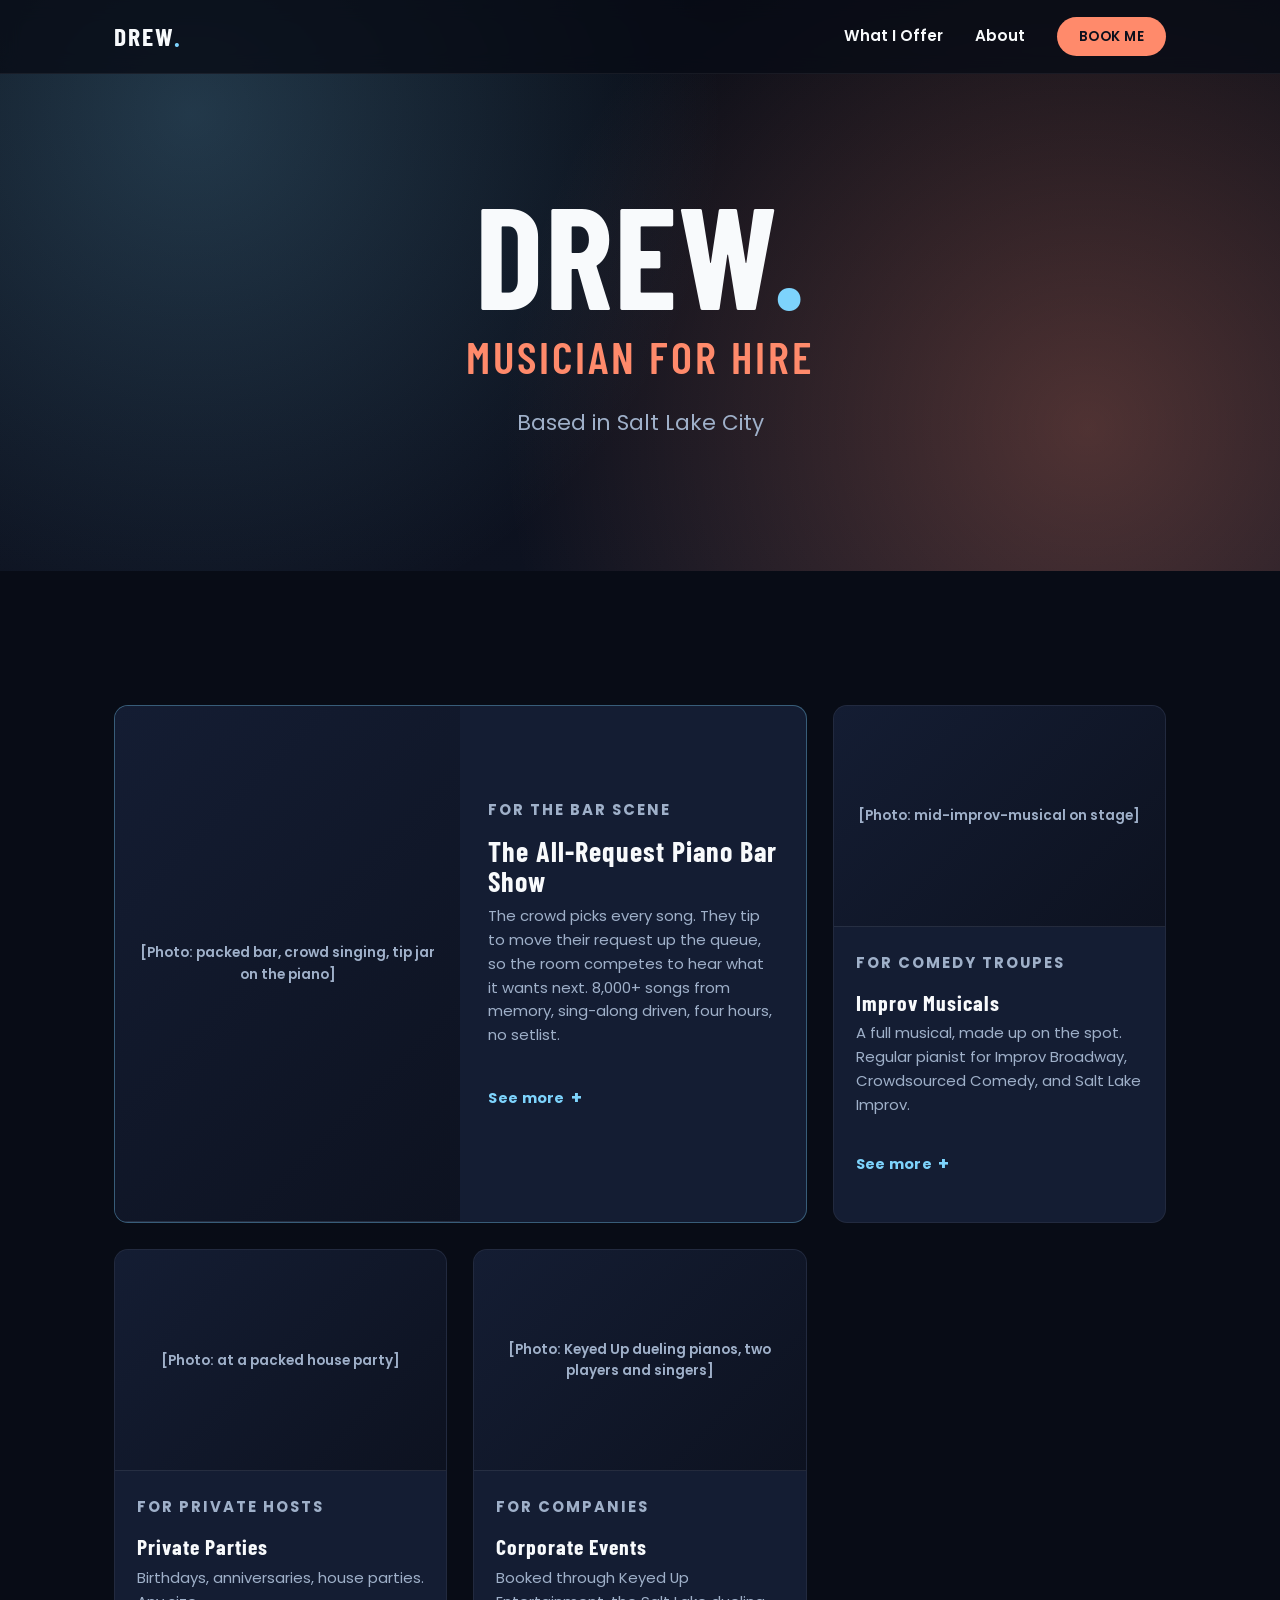
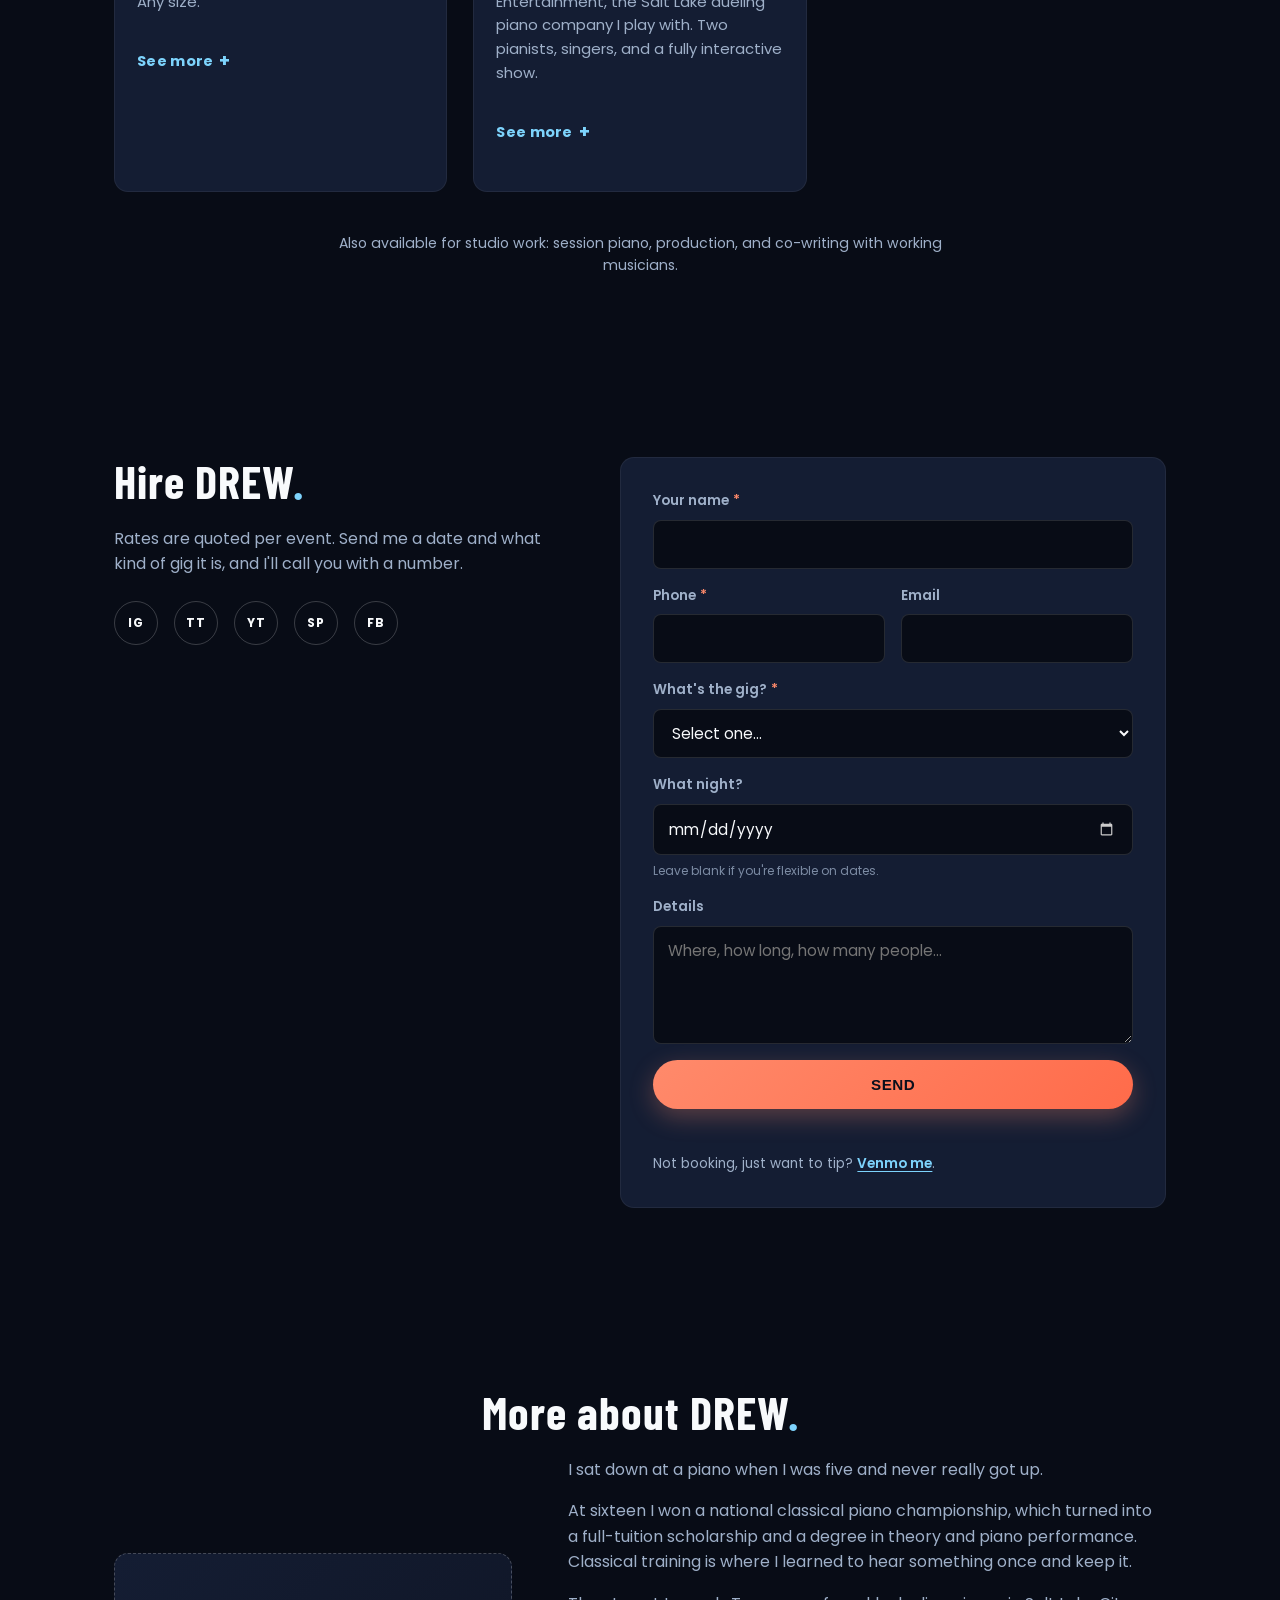
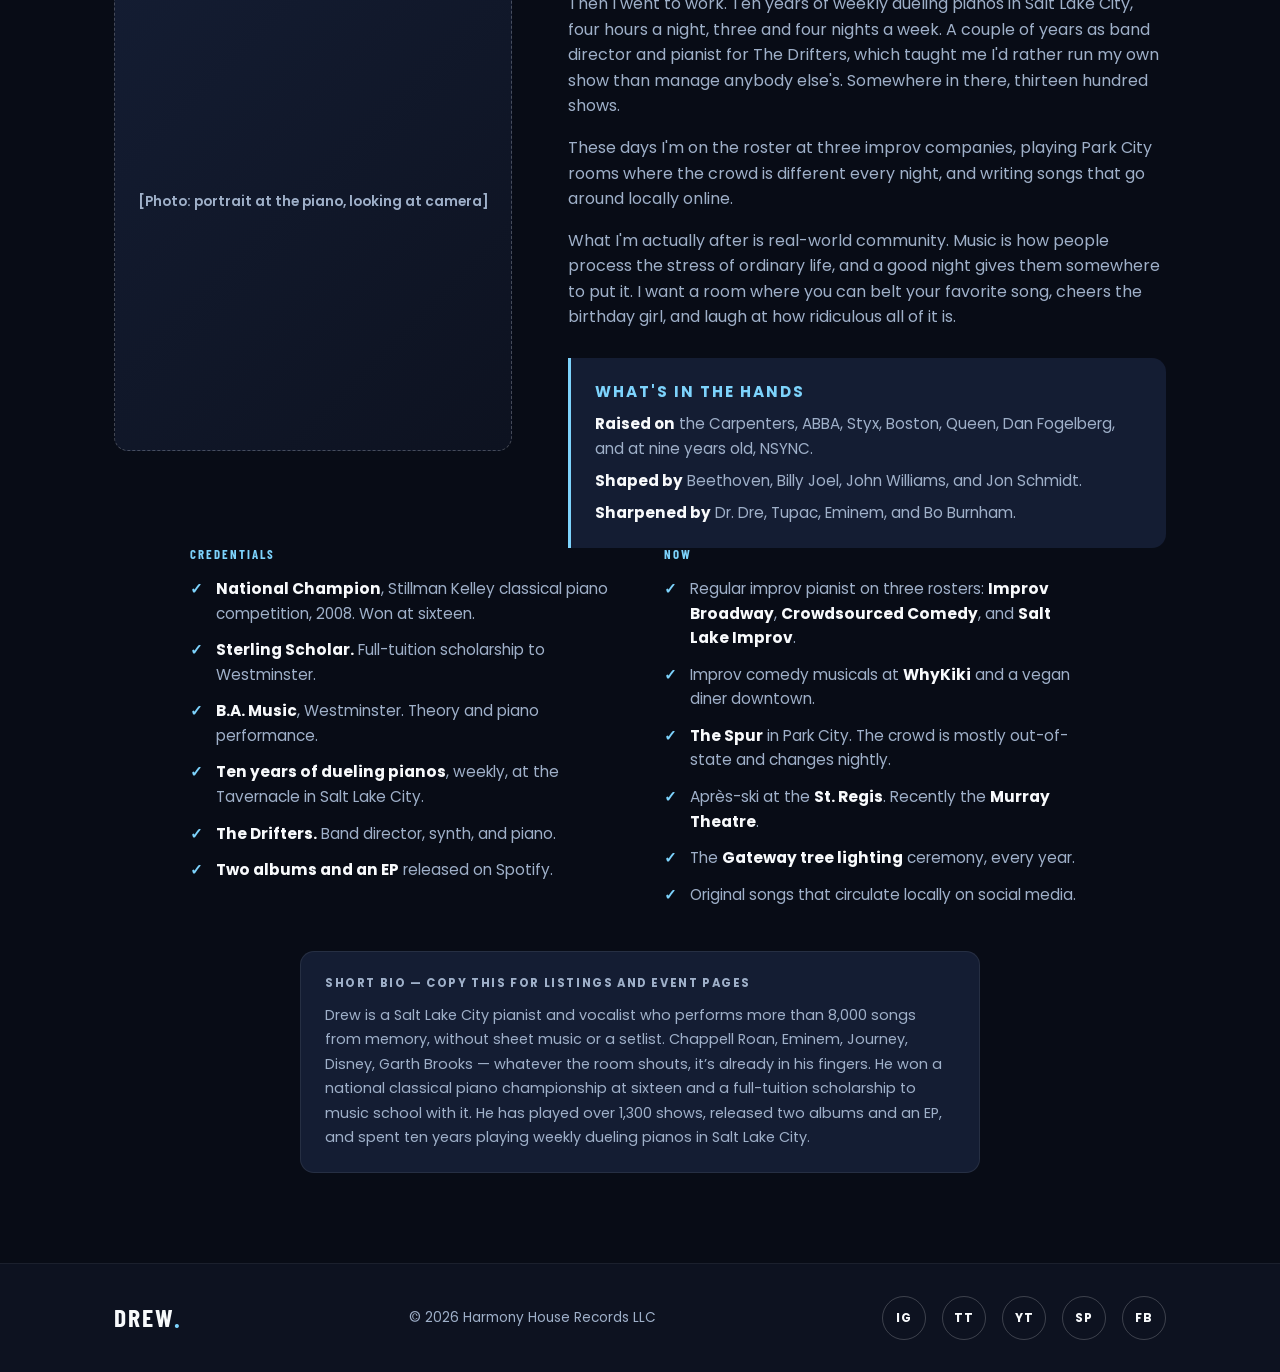
==== commit c47d9389: "Pare the hero back and retune the service cards - Hero is name, role, city only: no photo, buttons, " ====
--- a/index.html
+++ b/index.html
@@ -3,12 +3,12 @@
 <head>
 <meta charset="UTF-8">
 <meta name="viewport" content="width=device-width, initial-scale=1.0">
-<title>Drew | The Human Jukebox</title>
+<title>Drew | Musician for Hire</title>
 <meta name="description" content="Drew is a full-time pianist and vocalist in Salt Lake City. 8,000+ songs from memory, no sheet music, no setlist. All-request bar shows, improv musicals, private events, and corporate events.">
 <link rel="preconnect" href="https://fonts.googleapis.com">
 <link rel="preconnect" href="https://fonts.gstatic.com" crossorigin>
 <link href="https://fonts.googleapis.com/css2?family=Poppins:wght@400;600;700;800&family=Barlow+Condensed:wght@500;600;700&display=swap" rel="stylesheet">
-<link rel="stylesheet" href="css/style.css?v=11">
+<link rel="stylesheet" href="css/style.css?v=21">
 </head>
 <body>
 
@@ -31,38 +31,22 @@
   <!-- HERO -->
   <section id="home" class="hero">
     <div class="hero-bg"></div>
-    <div class="container hero-inner">
-      <div class="hero-photo">
-        <div class="photo-placeholder tall">[Photo: Drew at the piano, looking at camera]</div>
-      </div>
-      <div class="hero-text">
-        <h1>DREW<span class="accent">.</span></h1>
-        <p class="hero-tagline">Musician for Hire</p>
-        <p class="hero-line">Based in Salt Lake City</p>
-        <div class="hero-actions">
-          <a href="#contact" class="btn btn-primary">Book Me</a>
-          <button type="button" class="btn btn-outline" id="shareBtn" data-label="Send To A Friend">Send To A Friend</button>
-        </div>
-        <p class="share-note" id="shareNote" role="status" aria-live="polite"></p>
-        <ul class="stats hero-stats">
-          <li><strong>8,000+</strong><span>Songs From Memory</span></li>
-          <li><strong>1,300+</strong><span>Shows Played</span></li>
-          <li><strong>25+</strong><span>Years At The Piano</span></li>
-        </ul>
-      </div>
+    <div class="container hero-content">
+      <h1>DREW<span class="accent">.</span></h1>
+      <p class="hero-tagline">Musician for Hire</p>
+      <p class="hero-line">Based in Salt Lake City</p>
     </div>
   </section>
 
   <!-- WHAT I OFFER -->
   <section id="shows" class="shows section">
     <div class="container">
-      <h2 class="center">What I Offer</h2>
       <div class="product-grid">
 
         <article class="product product-featured">
           <div class="photo-placeholder">[Photo: packed bar, crowd singing, tip jar on the piano]</div>
           <div class="product-body">
-            <p class="product-flag">The main event</p>
+            <p class="product-flag">For the Bar Scene</p>
             <h3>The All-Request Piano Bar Show</h3>
             <p>The crowd picks every song. They tip to move their request up the queue, so the room competes to hear what it wants next. 8,000+ songs from memory, sing-along driven, four hours, no setlist.</p>
             <details class="product-more">
@@ -71,6 +55,7 @@
                 <p>Four hours, solo, with a loop machine. It fits a small stage and sounds like a full band.</p>
                 <p>Every era and most genres. Classic rock, country, Motown, pop, showtunes, hip hop, whatever gets yelled out. No sheet music and no screen in front of me.</p>
                 <p>I bring my own gear and run my own sound. All I need is power and somewhere to sit.</p>
+                <p>People who are invested in hearing their song next don't leave, and they keep ordering. It's the show that pays for itself.</p>
                 <p>Book one night and let the room tell you whether you want me back.</p>
                 <a href="#contact" class="product-cta" data-gig="All-request piano bar show">Book Me &rarr;</a>
               </div>
@@ -81,6 +66,7 @@
         <article class="product">
           <div class="photo-placeholder">[Photo: mid-improv-musical on stage]</div>
           <div class="product-body">
+            <p class="product-flag">For Comedy Troupes</p>
             <h3>Improv Musicals</h3>
             <p>A full musical, made up on the spot. Regular pianist for Improv Broadway, Crowdsourced Comedy, and Salt Lake Improv.</p>
             <details class="product-more">
@@ -98,6 +84,7 @@
         <article class="product">
           <div class="photo-placeholder">[Photo: at a packed house party]</div>
           <div class="product-body">
+            <p class="product-flag">For Private Hosts</p>
             <h3>Private Parties</h3>
             <p>Birthdays, anniversaries, house parties. Any size.</p>
             <details class="product-more">
@@ -116,6 +103,7 @@
         <article class="product">
           <div class="photo-placeholder">[Photo: Keyed Up dueling pianos, two players and singers]</div>
           <div class="product-body">
+            <p class="product-flag">For Companies</p>
             <h3>Corporate Events</h3>
             <p>Booked through Keyed Up Entertainment, the Salt Lake dueling piano company I play with. Two pianists, singers, and a fully interactive show.</p>
             <details class="product-more">
@@ -141,12 +129,8 @@
   <section id="contact" class="contact section">
     <div class="container contact-grid">
       <div class="contact-info">
-        <h2>Book me.</h2>
-        <p class="rates-line">Rates are quoted per event. Send me a date and what kind of gig it is, and I'll come back with a number.</p>
-        <ul class="contact-details">
-          <li><strong>Email:</strong> <a href="mailto:drew.harmonyhouse@gmail.com">drew.harmonyhouse@gmail.com</a></li>
-          <li><strong>Based in:</strong> Salt Lake City, UT</li>
-        </ul>
+        <h2>Hire DREW<span class="accent">.</span></h2>
+        <p class="rates-line">Rates are quoted per event. Send me a date and what kind of gig it is, and I'll call you with a number.</p>
         <div class="hero-social contact-social">
           <a href="#" aria-label="Instagram">IG</a>
           <a href="#" aria-label="TikTok">TT</a>
@@ -199,7 +183,7 @@
 
         <button type="submit" class="btn btn-primary btn-full">Send</button>
         <p class="form-note" id="formNote"></p>
-        <p class="donate-line">Not booking, just want to tip? <a href="https://venmo.com/u/YOUR_VENMO_HANDLE" target="_blank" rel="noopener noreferrer">Venmo me</a>.</p>
+        <p class="donate-line">Not booking, just want to tip? <a href="https://venmo.com/u/Drew-Olsen-1" target="_blank" rel="noopener noreferrer">Venmo me</a>.</p>
       </form>
     </div>
   </section>
@@ -208,7 +192,7 @@
   <!-- ABOUT -->
   <section id="about" class="about section">
     <div class="container">
-      <h2 class="center">More About Drew</h2>
+      <h2 class="center">More about DREW<span class="accent">.</span></h2>
 
       <div class="about-grid">
         <div class="about-photo">
@@ -278,6 +262,6 @@
   </div>
 </footer>
 
-<script src="js/script.js?v=8"></script>
+<script src="js/script.js?v=12"></script>
 </body>
 </html>
--- a/css/style.css
+++ b/css/style.css
@@ -148,25 +148,18 @@
   border-radius: 2px;
 }
 
-/* Hero — compact, photo alongside the intro */
+/* Hero — name, role, city. Nothing else. */
 .hero {
   position: relative;
-  padding: 132px 0 72px;
+  padding: 190px 0 130px;
   overflow: hidden;
 }
-.hero-inner {
-  display: grid;
-  grid-template-columns: 0.75fr 1.25fr;
-  gap: 52px;
-  align-items: center;
-}
-.hero-inner > * { min-width: 0; }
-.hero-photo .photo-placeholder { aspect-ratio: 4/5; }
+.hero-content { text-align: center; }
 
 .hero-line {
-  font-size: 1.15rem;
-  color: var(--color-text-dim);
-  margin-top: 10px;
+  font-size: clamp(1.1rem, 2vw, 1.35rem);
+  color: var(--color-text-dim);
+  margin-top: 14px;
 }
 .hero-bg {
   position: absolute;
@@ -179,14 +172,14 @@
 }
 
 .hero h1 {
-  font-size: clamp(3.2rem, 8vw, 5.6rem);
-  line-height: 0.9;
+  font-size: clamp(4.5rem, 15vw, 9rem);
+  line-height: 0.88;
 }
 .hero-tagline {
   font-family: var(--font-display);
-  font-size: clamp(1.4rem, 3vw, 2rem);
+  font-size: clamp(1.7rem, 4.5vw, 2.8rem);
   font-weight: 600;
-  letter-spacing: 2px;
+  letter-spacing: 3px;
   text-transform: uppercase;
   color: var(--color-primary);
   margin-top: 4px;
@@ -489,12 +482,12 @@
 }
 .product-featured h3 { font-size: 1.75rem; }
 .product-flag {
-  font-size: 0.7rem;
+  font-size: 0.68rem;
   text-transform: uppercase;
   letter-spacing: 2px;
   font-weight: 700;
   color: var(--color-accent);
-  margin-bottom: 8px;
+  margin-bottom: 6px;
 }
 .product .photo-placeholder {
   border: none;
@@ -642,6 +635,14 @@
   max-width: 100%;
 }
 .contact-form textarea { resize: vertical; }
+
+/* The native calendar icon renders dark-on-dark; flip it and widen its hit area */
+.contact-form input[type="date"] { cursor: pointer; }
+.contact-form input[type="date"]::-webkit-calendar-picker-indicator {
+  filter: invert(0.8);
+  cursor: pointer;
+  padding: 4px;
+}
 .contact-form input:focus,
 .contact-form select:focus,
 .contact-form textarea:focus {
@@ -724,8 +725,6 @@
 }
 
 @media (max-width: 900px) {
-  .hero-inner { grid-template-columns: 1fr; gap: 34px; }
-  .hero-photo { max-width: 320px; }
   .about-grid, .barshow-grid, .contact-grid { grid-template-columns: 1fr; gap: 40px; }
   .product-grid { grid-template-columns: repeat(2, 1fr); }
   .stats { gap: 36px; }
@@ -783,6 +782,15 @@
     transform: translateY(-3px);
   }
   .product:hover { transform: translateY(-6px); border-color: var(--color-primary); }
+}
+
+/* An open card is coral-bordered so it's obvious which one you expanded.
+   Driven by a class rather than :has() so it doesn't hinge on cascade quirks. */
+.product.is-open {
+  border-color: var(--color-primary);
+}
+
+@media (hover: hover) and (pointer: fine) {
   .product-more summary:hover { color: var(--color-primary); }
   .product-cta:hover { color: var(--color-accent); }
   .contact-details a:hover { color: var(--color-primary); }
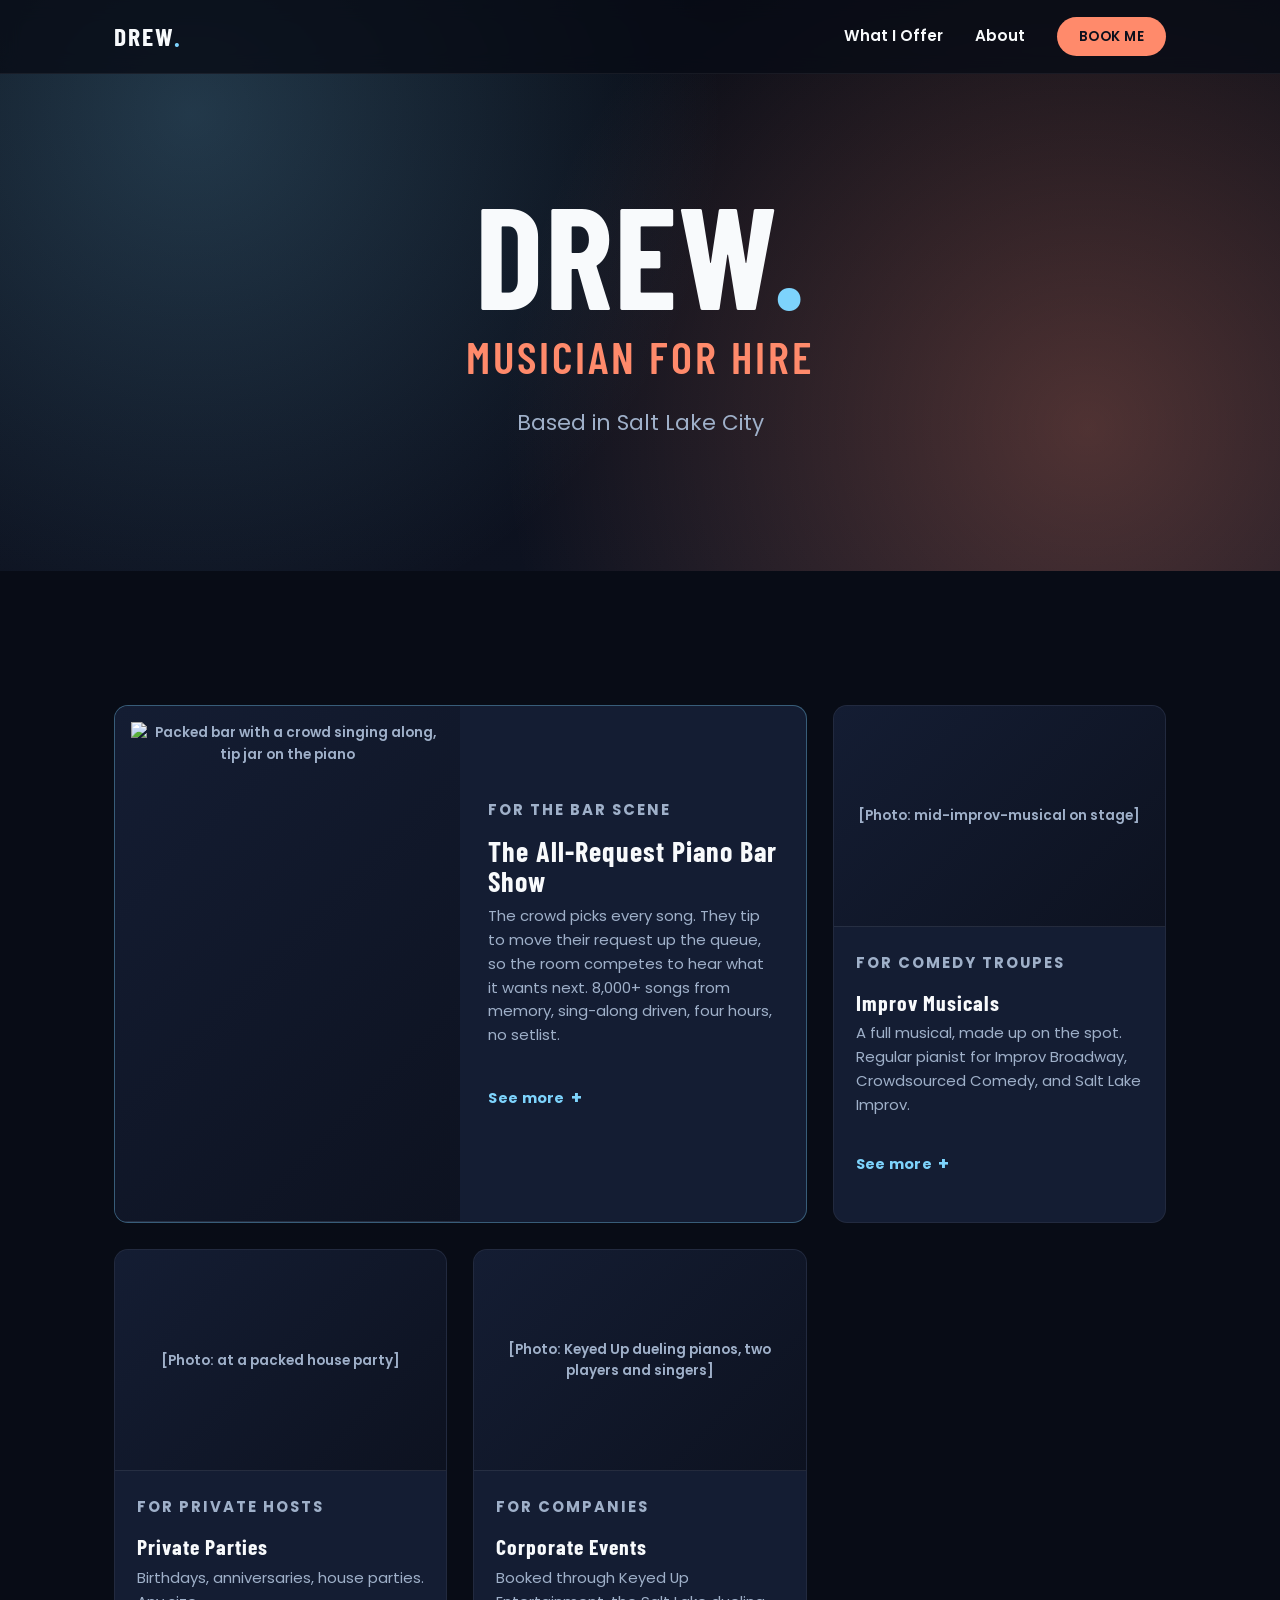
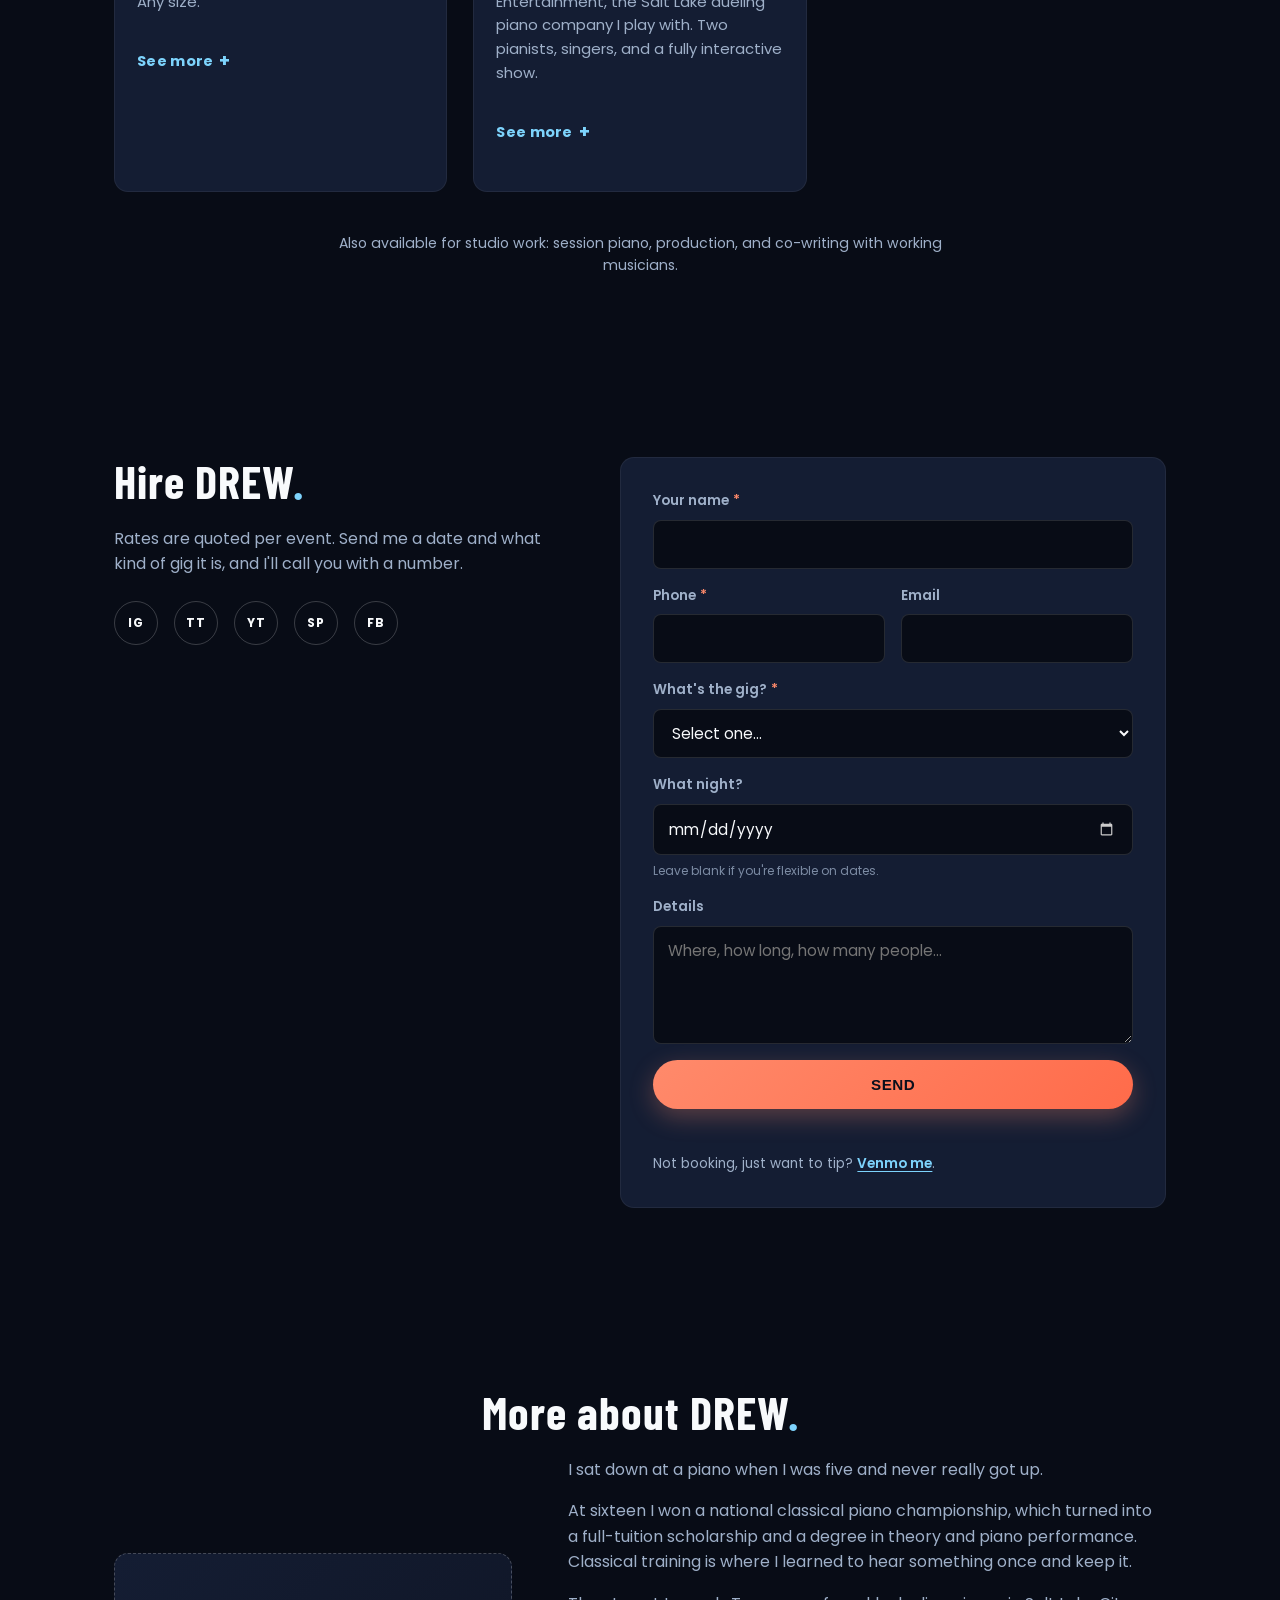
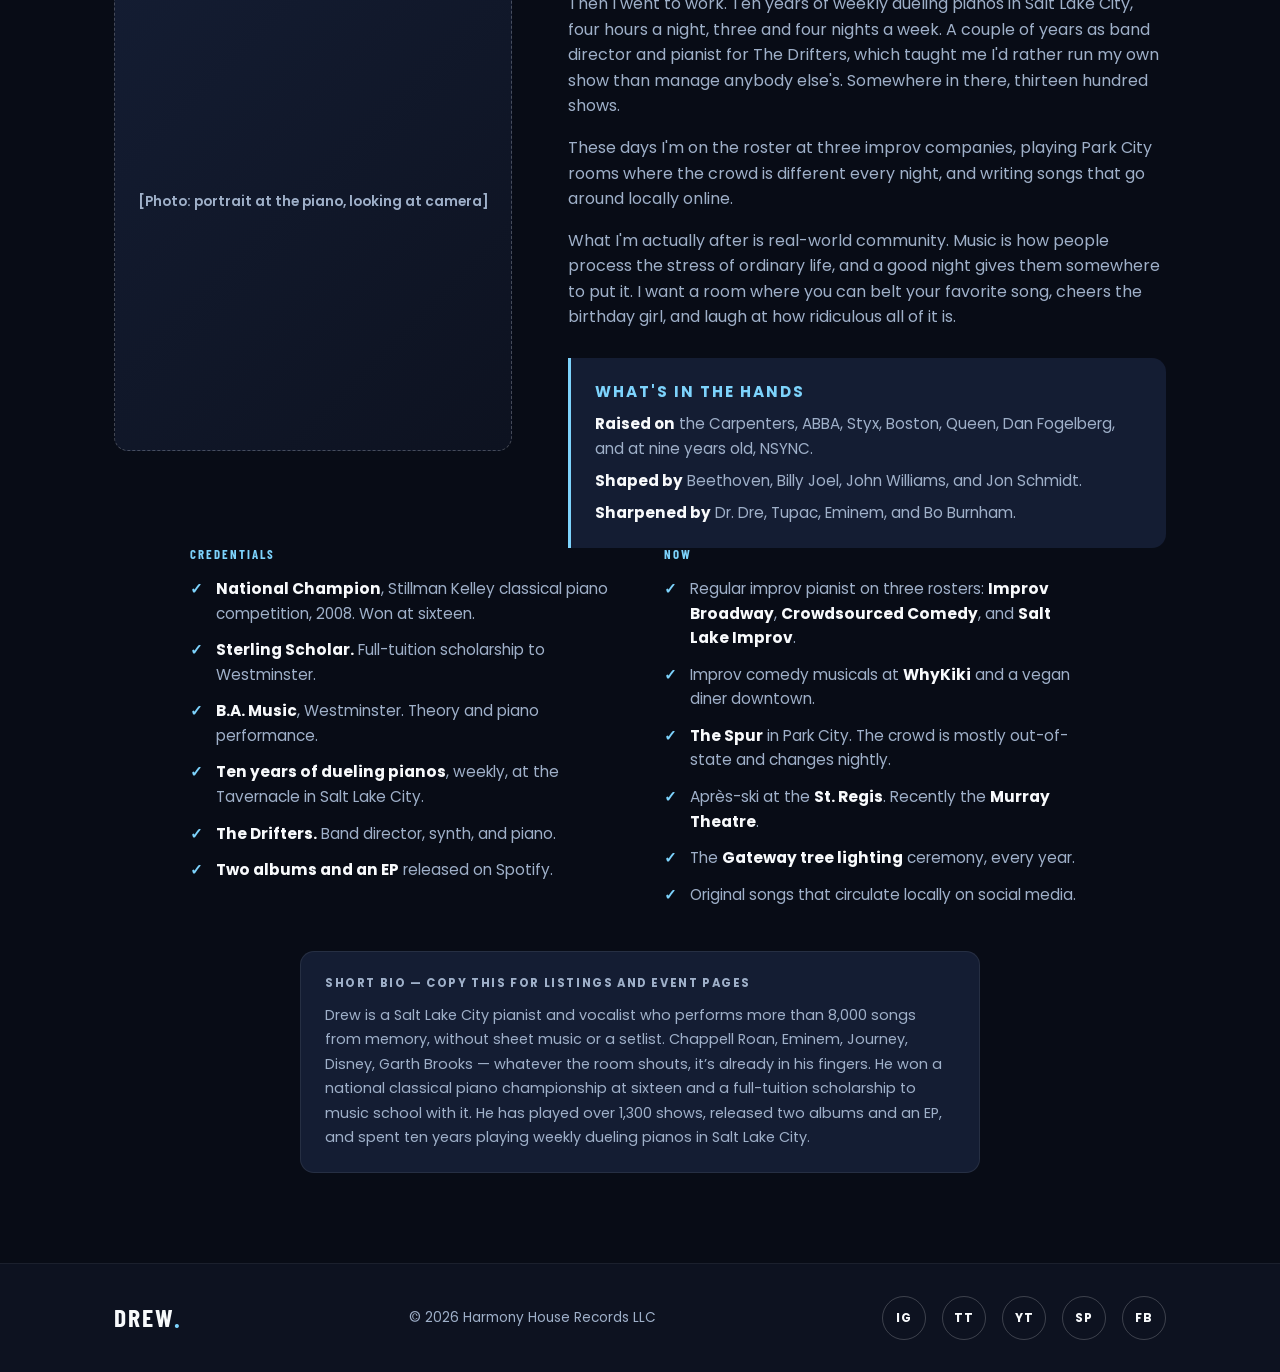
==== commit abb08542: "Update index.html" ====
--- a/index.html
+++ b/index.html
@@ -44,7 +44,7 @@
       <div class="product-grid">
 
         <article class="product product-featured">
-          <div class="photo-placeholder">[Photo: packed bar, crowd singing, tip jar on the piano]</div>
+          <img class="photo-placeholder" src="Drew Bar V4.png" alt="Packed bar with a crowd singing along, tip jar on the piano" loading="lazy">
           <div class="product-body">
             <p class="product-flag">For the Bar Scene</p>
             <h3>The All-Request Piano Bar Show</h3>
